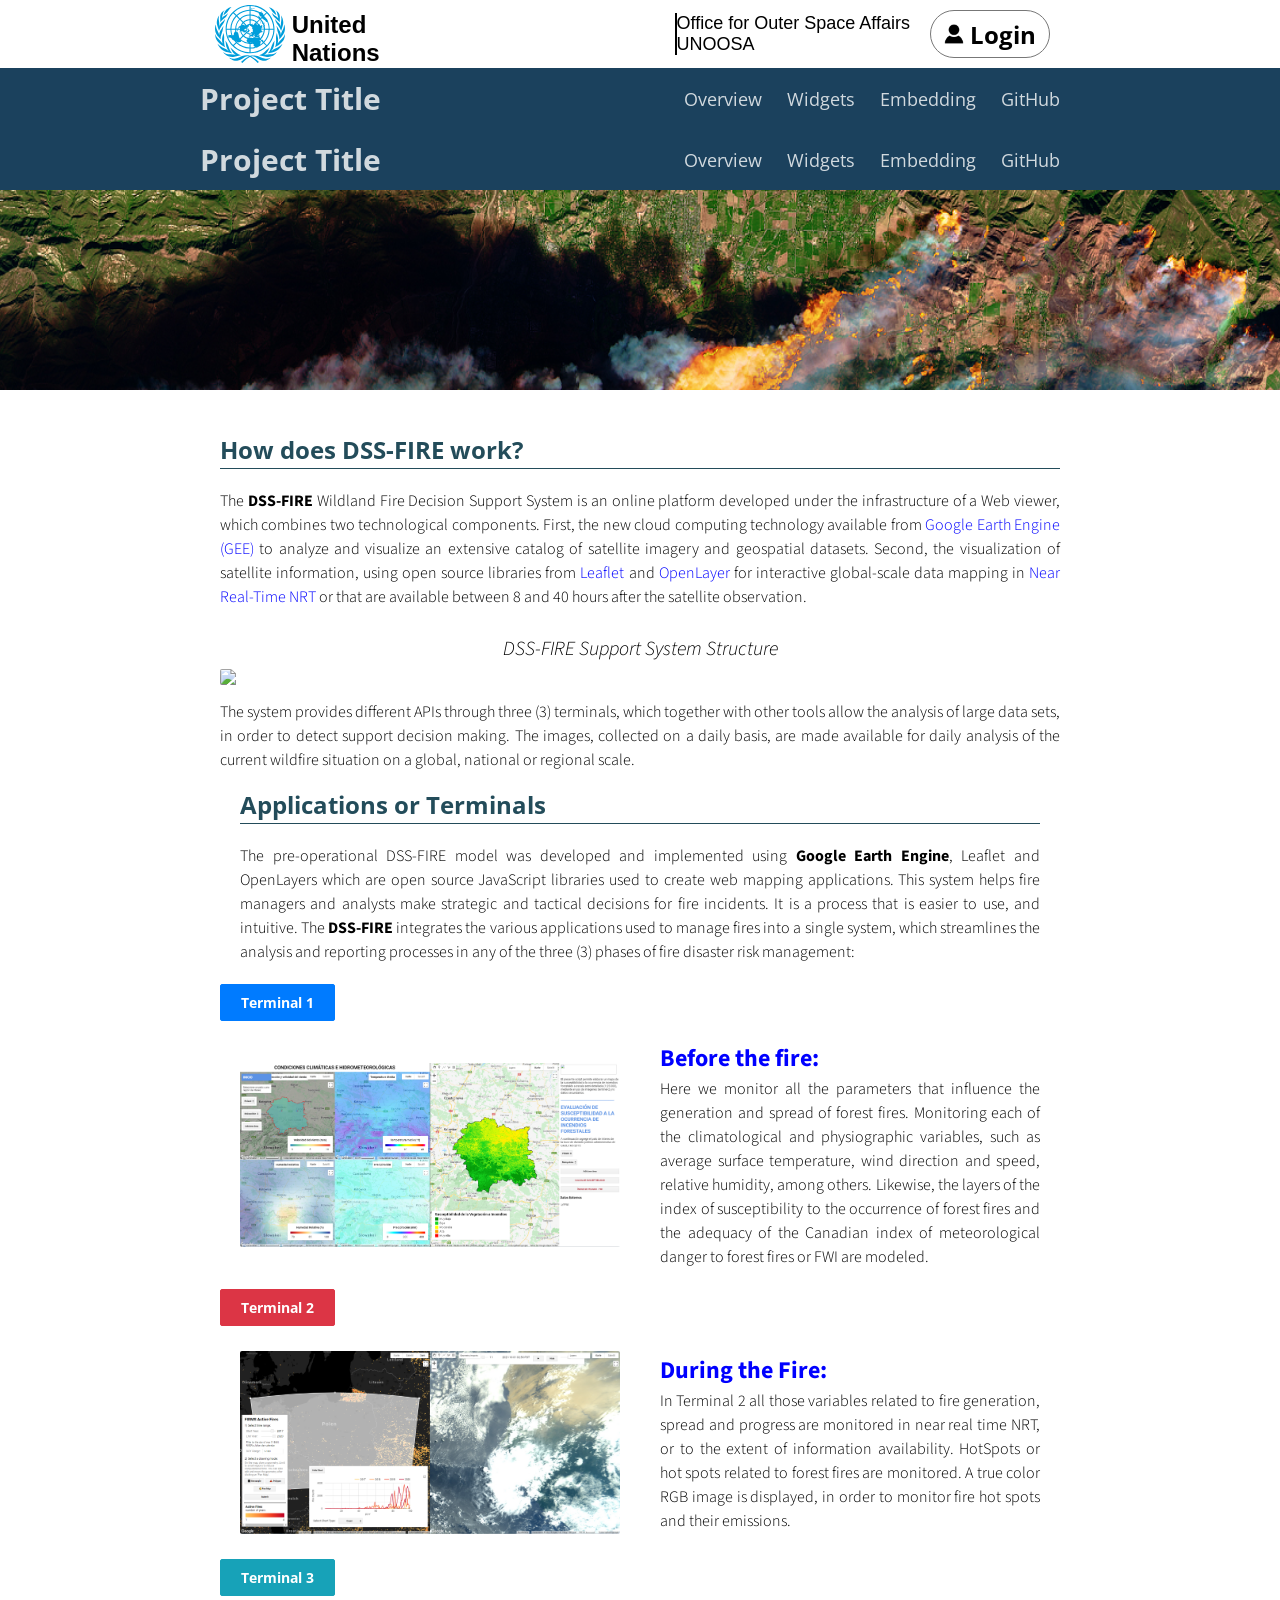
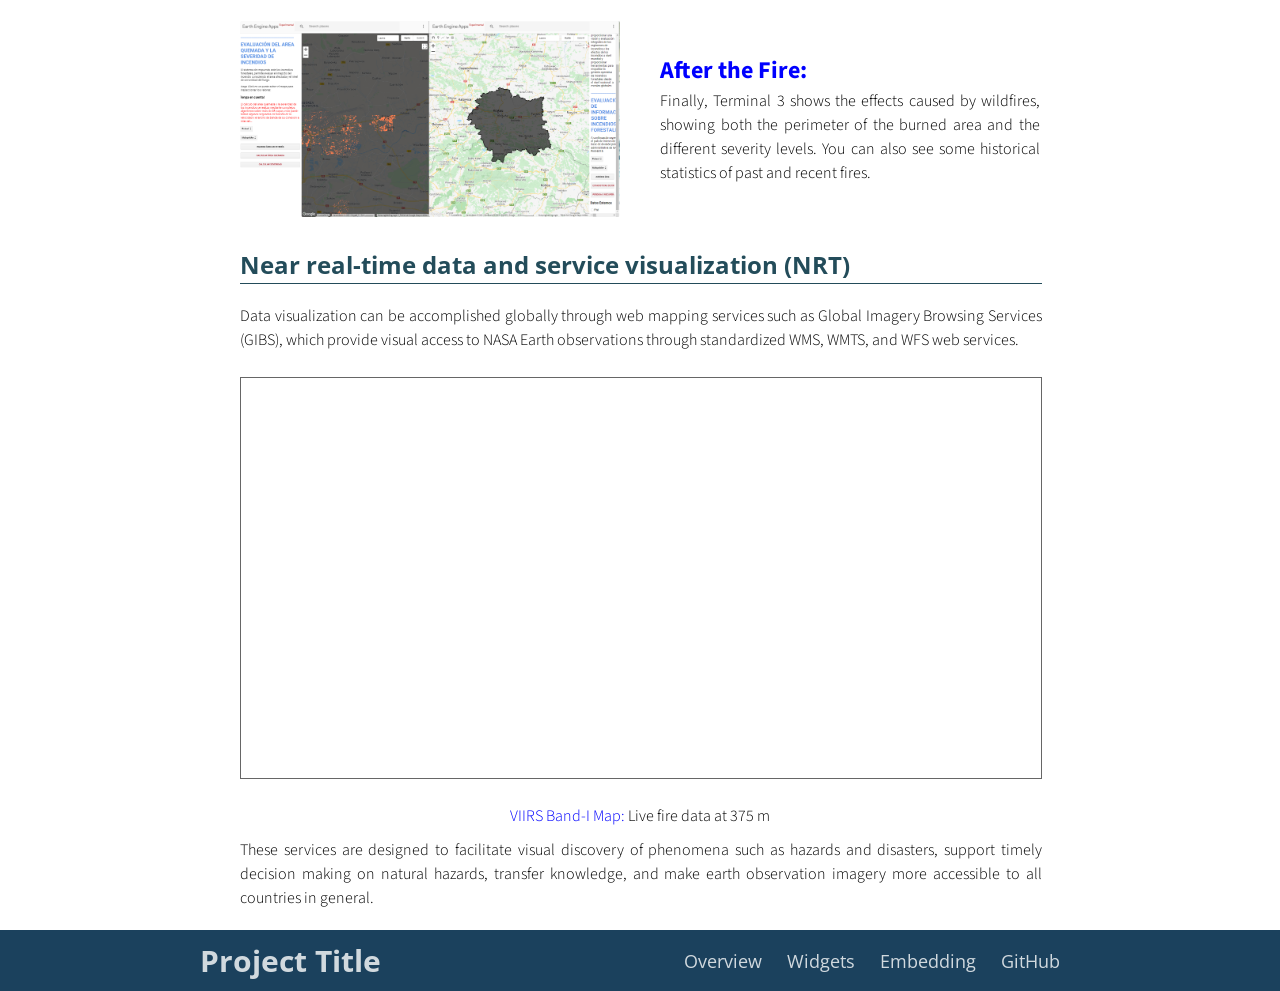
==== widgets.html @ 5868b938 "Add files via upload" ====
<!doctype html>
<html>

<head>
  <title>DSS-FIRE | How work</title>
  <meta charset="utf-8" name="viewport" content="width=device-width, initial-scale=1">
  <link href="css/frame.css" media="screen" rel="stylesheet" type="text/css" />
  <link href="css/controls.css" media="screen" rel="stylesheet" type="text/css" />
  <link href="css/custom.css" media="screen" rel="stylesheet" type="text/css" />
<link href="custom.css" media="screen" rel="stylesheet" type="text/css" />
  <link href='https://fonts.googleapis.com/css?family=Open+Sans:400,700' rel='stylesheet' type='text/css'>
  <link href='https://fonts.googleapis.com/css?family=Open+Sans+Condensed:300,700' rel='stylesheet' type='text/css'>
  <link href="https://fonts.googleapis.com/css?family=Source+Sans+Pro:400,700" rel="stylesheet">
  <script src="https://ajax.googleapis.com/ajax/libs/jquery/3.3.1/jquery.min.js"></script>
  <script src="js/menu.js"></script>
    <link rel="shortcut icon" href="img/united-nations.png"/>
  <style>
    .menu-widgets {
      color: rgb(255, 255, 255) !important;
      opacity: 1 !important;
      font-weight: 700 !important;
    }
  </style>
</head>

<body>
<!-- Start: Header -->
  <div class="header">
   <header>
 <!--<div class="menu-table flex-row-space-between">-->
    <div class="logo flex-row-center">
      <img src="img/UN-Logo.svg" width="70">
        <a href="index.html"><font color="black"><H3><pre><font color="black"><p style = "font-family:arial;"><font size=5> United<br> Nations</font></p></pre></H3></font>
      </a>
     <!--</div>-->
    <div class="logo flex-row-center">
		<div class="verticalLine">
			<p align="justify"><span class="department">Office for Outer Space Affairs<br>
			UNOOSA</span></p>
		</div>
					<div class="control-group">
              <a class="custom-button-flat" href="login-page.html" target="_blank"><img src="img/user.png"><span><font color="black" style = 'Helvetica' size=5>Login</span>
              </a>
              </a>
			</div>
      </a>
    </div>
    </header>
</div>
 
  <div class="menu-container"></div>
<div class="menu-container">

<div class="menu">
  <div class="menu-table flex-row-space-between">


    <a class="menu-button" tabindex="0" href="javascript:void(0)">
      <img src="img/menu.png">
    </a>


    <div class="menu-items flex-row-center flex-item">
				<a href="index.html" class="menu-index"><span class="logo-font-1">DSS</span><span class="logo-font-2"><i> of </i></span><span class="logo-font-1">FIRE</span></a>
				<a href="index.html" class="logo-font-3"><b>UN-SPIDER</b></a>
				<a href="widgets.html" class="menu-widgets">How does it work?</a>
				<a href="#openModal">BEFORE</a>
				<a href="#openModal">DURING</a>
				<a href="#openModal">AFTER</a>
  </div>
  </div>
  </div>
</div>
<p><center> <img src="img/fire_cover.png" height="200" width="100%"/> </p></center>

    <div class="content">
      <div class="content-table flex-column">

        <!--End Intro-->
        <!-------------------------------------------------------------------------------------------->
        <!--Start Text Only-->
        <div class="flex-row">
          <div class="flex-item flex-column">
            <h2 class="add-top-margin">How does DSS-FIRE work?</h2>
            <hr>
            <p class="text", align="justify">
              The <b>DSS-FIRE</b> Wildland Fire Decision Support System is an online platform developed under the infrastructure of a Web viewer, which combines two technological components. First, the new cloud computing technology available from <a target="_blank" href="https://earthengine.google.com/">Google Earth Engine (GEE)</a> to analyze and visualize an extensive catalog of satellite imagery and geospatial datasets. Second, the visualization of satellite information, using open source libraries from <a target="_blank" href="https://leafletjs.com/">Leaflet</a> and <a target="_blank" href="https://openlayers.org/">OpenLayer</a> for interactive global-scale data mapping in <a target="_blank" href="https://earthdata.nasa.gov/earth-observation-data/near-real-time/near-real-time-versus-standard-products">Near Real-Time NRT</a> or that are available between 8 and 40 hours after the satellite observation.</p>
			  
		<p class="text text-center graph-title">
              	<i> DSS-FIRE Support System Structure </i>
            	</p>
            	<img class="image center max-width-600 add-top-margin-small" src="img/process.png">
            </p>
	<p, align="justify">
	The system provides different APIs through three (3) terminals, which together with other tools allow the analysis of large data sets, in order to detect support decision making. The images, collected on a daily basis, are made available for daily analysis of the current wildfire situation on a global, national or regional scale.</p>
        <!--End Text Only-->
        <!-------------------------------------------------------------------------------------------->

	<!--Start Text with Images and Videos-->
        <div class="flex-row">
          <div class="flex-item flex-column">
            <h2 class="add-top-margin">Applications or Terminals</h2>
            <hr>
            <p class="text">
              The pre-operational DSS-FIRE model was developed and implemented using <b>Google Earth Engine</b>, Leaflet and OpenLayers which are open source JavaScript libraries used to create web mapping applications. This system helps fire managers and analysts make strategic and tactical decisions for fire incidents. It is a process that is easier to use, and intuitive. The <b>DSS-FIRE</b> integrates the various applications used to manage fires into a single system, which streamlines the analysis and reporting processes in any of the three (3) phases of fire disaster risk management:</p>
          </div>
        </div>
        <!--Botton-->
            <div class="control-group">
              <a class="custom-button custom-button-primary pulse-primary" target="_blank" href="login-page.html" target="_blank"><b>Terminal 1</b></a>
            </div>
        <!-------------------------------------------------------------------------------------------->
        <div class="flex-row">
          <div class="flex-item flex-item-stretch flex-column">
            <img class="image" src="img/dummay-img-1.png">
          </div>
          <div class="flex-item flex-item-stretch flex-column">
            <p class="text">
		<a class="highlight-text" target="_blank" href="#openModal"><font size=5> Before the fire:</font></a><br>
              Here we monitor all the parameters that influence the generation and spread of forest fires. Monitoring each of the climatological and physiographic variables, such as average surface temperature, wind direction and speed, relative humidity, among others. Likewise, the layers of the index of susceptibility to the occurrence of forest fires and the adequacy of the Canadian index of meteorological danger to forest fires or FWI are modeled.

            </p>
          </div>
        </div>
        <!--Botton-->
            <div class="control-group">
              <a class="custom-button custom-button-danger pulse-danger" target="_blank" href="login-page.html" target="_blank"><b>Terminal 2</b></a>
            </div>
        <!-------------------------------------------------------------------------------------------->
 	<div class="flex-row">
          <div class="flex-item flex-item-stretch flex-column">            
		<img class="image" src="img/dummay-img-2.png">
          </div>
          <div class="flex-item flex-item-stretch flex-column">
            <p class="text">
              <a class="highlight-text" target="_blank" href="#openModal"><font size=5>During the Fire:</font></a><br>
			In Terminal 2 all those variables related to fire generation, spread and progress are monitored in near real time NRT, or to the extent of information availability. HotSpots or hot spots related to forest fires are monitored. A true color RGB image is displayed, in order to monitor fire hot spots and their emissions.</p>
          </div>
        </div>
        <!--Botton-->
            <div class="control-group">
              <a class="custom-button custom-button-info pulse-info" target="_blank" href="login-page.html" target="_blank"><b>Terminal 3</b></a>
            </div>
        <!-------------------------------------------------------------------------------------------->
 	<div class="flex-row">
          <div class="flex-item flex-item-stretch flex-column">
		<img class="image" src="img/dummay-img-3.png">
          </div>
          <div class="flex-item flex-item-stretch flex-column">
            <p class="text">
              <a class="highlight-text" target="_blank" href="#openModal"><font size=5> After the Fire:</font></a><br>
              Finally, Terminal 3 shows the effects caused by wildfires, showing both the perimeter of the burned area and the different severity levels. You can also see some historical statistics of past and recent fires.</p>
          </div>
        </div>
        <!-------------------------------------------------------------------------------------------->
        <!--Start Text with Iframe-->
        <div class="flex-row">
          <div class="flex-item flex-column">
            <h2 class="add-top-margin">Near real-time data and service visualization (NRT)</h2>
            <hr>
            <p class="text">
              Data visualization can be accomplished globally through web mapping services such as Global Imagery Browsing Services (GIBS), which provide visual access to NASA Earth observations through standardized WMS, WMTS, and WFS web services.</p>
            <iframe class="iframe-in-body" src="https://nasa-gibs.github.io/gibs-web-examples/examples/openlayers/vectors/geographic-epsg4326-vector-hover.html"></iframe>
            <p class="text">
	    <p class="image-caption"><a target="_blank" href="https://earthdata.nasa.gov/earth-observation-data/near-real-time/firms/viirs-i-band-active-fire-data">VIIRS Band-I Map: </a>Live fire data at 375 m</p>
              These services are designed to facilitate visual discovery of phenomena such as hazards and disasters, support timely decision making on natural hazards, transfer knowledge, and make earth observation imagery more accessible to all countries in general.</p>
        <!-------------------------------------------------------------------------------------------->
</div>
	</div>
		</div>
			</div>
				</div>
					</div>
        <!--END Text with Iframe-->
        <!-------------------------------------------------------------------------------------------->
        <!--Start Credits-->
		<div class="menu-container">
		<div class="menu">
		<div class="logo flex-row-left">
			<img src="img/UN-logo-en-reverse.svg" width="100">
			<div class="verticalLine" color="writhe">
			<p class="text text-small text-italic"><span class="highlight-text">© 2021 UNOOSA/UN-SPIDER. All rights reserved.</p>
			</div>
		</div>
		</div>
		</div>
        <!--Login alert-->

<div id="openModal" class="modalDialog">
	<div>
		<a href="#close" title="Close" class="close">X</a>
		<h2>Login!</h2>
		<p><font size=4>The following content is protected by copyright.</font></p>
		<p><font size=4>It is necessary to be registered with a previously assigned username and password.</font></p>
	</div>
</div>
        <!-------------------------------------------------------------------------------------------->

</body>

</html>
---- css/frame.css ----
/*************************************************************************
 * GitHub: https://github.com/yenchiah/project-website-template
 * Version: v3.29
 * This CSS file is for the website frame
 * If you want to keep this template updated, avoid modifying this file
 * Instead, add your own CSS in the index.css
 *************************************************************************/
/*Menu desplegable********************************************************/
*{
  margin: 0;
  padding: 0;
}
header{
  font-family: Helvetica;
  width: 850px;
  margin: 0 auto;
}
ul{
  list-style: square inside;
}
#menu li>a{
  background-color: grey;
  color: white;
  padding: 10px;
  display: block;
  text-decoration: none;
  min-width: 100px;
}
#menu li>a:hover{
  color: #000;
  background-color: #eaeaea;
}
#menu>li{
  float: left;
  text-align:center
}
#menu>li>ul{
  display: none;
}
#menu>li:hover>ul {
  display:block;
}
/*************************************************************************/

html,
body {
  margin: 0;
  padding: 0;
  background-color: white;
  font-family: 'Open Sans', Helvetica, Arial, sans-serif;
  left: 0;
  right: 0;
  width: auto;
}

a {
  outline: none;
  cursor: pointer;
}

img {
  -webkit-touch-callout: none;
  -webkit-user-select: none;
  -khtml-user-select: none;
  -moz-user-select: none;
  -ms-user-select: none;
  user-select: none;
}

video {
  -webkit-touch-callout: none;
  -webkit-user-select: none;
  -khtml-user-select: none;
  -moz-user-select: none;
  -ms-user-select: none;
  user-select: none;
}

h2 {
  font-size: 24px;
  margin: 10px 0 0 0;
  padding: 0;
  font-weight: bold;
  font-family: 'Open Sans', Helvetica, Arial, sans-serif;
}

h3 {
  font-size: 18px;
  margin: 10px 0 0 0;
  padding: 0;
  font-weight: bold;
  font-family: 'Open Sans', Helvetica, Arial, sans-serif;
}

ul,
ol {
  margin: 10px 0 10px 0;
}

li ol,
li ul {
  margin: 0;
}

hr {
  border: 0;
  height: 1px;
  background: #333;
  margin: 0 0 10px 0;
}

.menu-container {
  z-index: 2;
  position: relative;
  width: 100%;
  background-color: #5eb5eb;
  min-width: 300px;
  -webkit-touch-callout: none;
  -webkit-user-select: none;
  -khtml-user-select: none;
  -moz-user-select: none;
  -ms-user-select: none;
  user-select: none;
}

.menu {
  position: relative;
  margin: 0 auto;
  max-width: 900px;
}

.menu-table {
  padding: 10px 10px;
  width: 100%;
  margin: 0;
}

.menu-highlight {
  color: rgb(255, 255, 255) !important;
  opacity: 1 !important;
  font-weight: 700 !important;
}

.logo {
  margin-left: 0px;
}

.logo a {
  color: rgba(255, 255, 255, 0.8);
  font-family: 'Open Sans Condensed', Helvetica, Arial, sans-serif;
  font-size: 30px;
  text-decoration: none;
  font-weight: 700;
  flex: 1 auto;
}

.menu-button {
  width: 40px;
  height: 40px;
  display: none;
  cursor: pointer;
  margin-right: 20px;
}

.menu-button img {
  width: 30px;
  height: 30px;
}

.menu-items a {
  color: rgba(255, 255, 255, 0.8);
  text-decoration: none;
  font-weight: 400;
  font-size: 18px;
  flex: 1 auto;
  transition: opacity 0.1s ease-in-out;
  -moz-transition: opacity 0.1s ease-in-out;
  -webkit-transition: opacity 0.1s ease-in-out;
  font-family: 'Open Sans', Helvetica, Arial, sans-serif;
  white-space: nowrap;
}

.menu-items a:not(:last-child) {
  margin-right: 25px;
}

.menu-items a:hover {
  color: rgb(255, 255, 255);
  opacity: 1;
}

.content-container {
  z-index: 1;
  position: relative;
  width: 100%;
  min-width: 300px;
}

.content {
  position: relative;
  margin: 0 auto;
  font-size: 16px;
  font-family: 'Source Sans Pro', Helvetica, Arial, sans-serif;
  font-weight: 300;
  line-height: 1.5;
  max-width: 900px;
  overflow-x: auto;
}

.content p a,
.content ul a,
.content ol a {
  text-decoration: none;
  color: #005cbf;
}

.content p a:hover,
.content ul a:hover,
.content ol a:hover {
  text-decoration: underline;
}

.content-table {
  padding: 20px 10px;
  width: 100%;
  margin: 0;
}

.flex-column {
  display: flex;
  flex-direction: column;
  flex-wrap: wrap;
  justify-content: flex-start;
  align-items: stretch;
  align-content: stretch;
  box-sizing: border-box;
}

.flex-row-space-between {
  display: flex;
  flex-direction: row;
  flex-wrap: wrap;
  justify-content: space-between;
  align-items: center;
  align-content: stretch;
  box-sizing: border-box;
}

.flex-row {
  display: flex;
  flex-direction: row;
  flex-wrap: wrap;
  justify-content: flex-start;
  align-items: center;
  align-content: stretch;
  box-sizing: border-box;
}

.flex-row-center {
  display: flex;
  flex-direction: row;
  flex-wrap: wrap;
  justify-content: center;
  align-items: center;
  align-content: stretch;
  box-sizing: border-box;
}

.flex-row-left {
  display: flex;
  flex-direction: row;
  flex-wrap: wrap;
  justify-content: left;
  align-items: Left;
  align-content: stretch;
  box-sizing: border-box;
}

.flex-row-right {
  display: flex;
  flex-direction: row;
  flex-wrap: wrap;
  justify-content: right;
  align-items: right;
  align-content: right;
  box-sizing: border-box;
}

.flex-item-stretch {
  flex: 1 auto;
}

.flex-item-stretch-2 {
  flex: 1 auto;
}

.flex-item-stretch-3 {
  flex: 1 auto;
}

.flex-item-stretch-4 {
  flex: 1 auto;
}

.flex-item-stretch-5 {
  flex: 1 auto;
}

.flex-item {
  margin: 0 20px;
}

.left-align {
  float: left;
}

.right-align {
  float: right;
}

.full-width {
  width: 100%;
}

.badge-text {
  font-size: 30px;
  font-weight: 700;
}

.text {
  margin: 10px 0 10px 0;
  padding: 0;
}

.text-large-margin {
  margin: 15px 0 15px 0;
  padding: 0;
}

.text-small-margin {
  margin: 5px 0 5px 0;
  padding: 0;
}

.text-no-margin {
  margin: 0;
  padding: 0;
}

.image {
  border-radius: 2px;
  width: 100%;
  margin: 15px 0;
  -webkit-touch-callout: none;
  -webkit-user-select: none;
  -khtml-user-select: none;
  -moz-user-select: none;
  -ms-user-select: none;
  user-select: none;
  display: flex;
}

.image.center {
  align-self: center;
}

.image img,
.image video {
  width: 100%;
  height: 100%;
  box-sizing: border-box;
  display: table-cell;
  overflow: hidden;
  border-radius: 2px;
}

.adaptive-image {
  background-position: center;
  background-repeat: no-repeat;
  background-size: cover;
}

.image-wrap-text {
  float: left;
  margin: 5px 40px 25px 0;
}

.image-caption {
  width: 100%;
  text-align: center;
  margin-top: -10px;
  margin-bottom: 10px;
}

.max-width-400 {
  max-width: 400px;
}

.max-width-140 {
  max-width: 140px;
}

ol.publication {
  display: flex;
  flex-direction: column-reverse;
  list-style: none;
  margin: 7px 0 7px 0;
  padding: 0;
  flex-wrap: wrap;
}

ol.publication li {
  display: flex;
  align-items: baseline;
  margin: 0;
  padding: 0;
}

ol.publication li p:before {
  line-height: 1;
  margin-right: 5px;
}

ol.publication.C-list {
  counter-reset: C-counter;
}

ol.publication.C-list li p {
  counter-increment: C-counter;
}

ol.publication.C-list li p:before {
  content: "[C"counter(C-counter)"]";
}

ol.publication.J-list {
  counter-reset: J-counter;
}

ol.publication.J-list li p {
  counter-increment: J-counter;
}

ol.publication.J-list li p:before {
  content: "[J"counter(J-counter)"]";
}

ol.publication.T-list {
  counter-reset: T-counter;
}

ol.publication.T-list li p {
  counter-increment: T-counter;
}

ol.publication.T-list li p:before {
  content: "[T"counter(T-counter)"]";
}

ol.publication.O-list {
  counter-reset: O-counter;
}

ol.publication.O-list li p {
  counter-increment: O-counter;
}

ol.publication.O-list li p:before {
  content: "[O"counter(O-counter)"]";
}

ol.publication.P-list {
  counter-reset: P-counter;
}

ol.publication.P-list li p {
  counter-increment: P-counter;
}

ol.publication.P-list li p:before {
  content: "[P"counter(P-counter)"]";
}

ol.publication.M-list {
  counter-reset: M-counter;
}

ol.publication.M-list li p {
  counter-increment: M-counter;
}

ol.publication.M-list li p:before {
  content: "[M"counter(M-counter)"]";
}

ol.publication.F-list {
  counter-reset: F-counter;
}

ol.publication.F-list li p {
  counter-increment: F-counter;
}

ol.publication.F-list li p:before {
  content: "[F"counter(F-counter)"]";
}

ol.publication.A-list {
  counter-reset: A-counter;
}

ol.publication.A-list li p {
  counter-increment: A-counter;
}

ol.publication.A-list li p:before {
  content: "[A"counter(A-counter)"]";
}

ol.nested {
  list-style: none;
  counter-reset: item;
}

ol.nested>li:before {
  counter-increment: item;
  content: counters(item, ".") ". ";
  padding-right: 0.6em;
}

.noselect {
  -webkit-touch-callout: none;
  -webkit-user-select: none;
  -khtml-user-select: none;
  -moz-user-select: none;
  -ms-user-select: none;
  user-select: none;
}

.center-align-content {
  display: flex;
  justify-content: center;
  align-items: center;
}

.left-align-content {
  display: flex;
  justify-content: flex-start;
  align-items: center;
}

.text-large {
  font-size: 20px;
}

.text-small {
  font-size: 12px;
}

.text-italic {
  font-style: italic;
}

.text-justify {
  text-align: justify;
}

.text-center {
  text-align: center;
}

.iframe-container {
  position: absolute;
  top: 61px;
  bottom: 0;
  left: 0;
  height: auto;
  width: 100%;
  min-width: 300px;
}

.iframe {
  border: 0;
  width: 100%;
  height: 100%;
}

.iframe-in-body {
  width: 100%;
  height: 400px;
  border: 1px solid #666666;
  margin: 15px 0;
}

.iframe-in-tab {
  width: 100%;
  height: 400px;
  border: 0;
  margin: 0;
  padding: 0;
}

.force-no-scroll {
  overflow-y: hidden;
}

.force-scroll {
  overflow-y: scroll;
}

.highlight-text {
  font-weight: bold;
  color: #FDFEFE;
}

.custom-text-info,
.custom-text-info p,
.custom-text-info a {
  color: #17a2b8;
}

.custom-text-info a:hover {
  color: #007082;
}

.custom-text-primary,
.custom-text-primary p,
.custom-text-primary a {
  color: #007bff;
}

.custom-text-primary a:hover {
  color: #005cbf;
}

.custom-text-danger,
.custom-text-danger p,
.custom-text-danger a {
  color: #dc3545;
}

.custom-text-danger a:hover {
  color: #a71120;
}

.gallery {
  display: flex;
  flex-direction: row;
  flex-wrap: wrap;
  justify-content: flex-start;
  align-items: center;
  align-content: stretch;
  box-sizing: border-box;
  width: 100%;
  padding: 0 10px;
}

.gallery a {
  border: 1px solid rgba(0, 0, 0, 0);
  color: black;
  text-decoration: none;
  padding: 10px;
  cursor: default;
  -webkit-touch-callout: none;
  -webkit-user-select: none;
  -khtml-user-select: none;
  -moz-user-select: none;
  -ms-user-select: none;
  user-select: none;
}

.gallery a>img,
.gallery a>video {
  border-radius: 2px;
  width: 100%;
  background-image: url(../img/loading.gif);
  background-repeat: no-repeat;
  background-size: 30px 30px;
  background-position: center;
  min-height: 50px;
}

.gallery a>div {
  width: 100%;
  text-align: center;
}

.custom-table-container {
  display: grid;
  width: fit-content;
  width: -moz-fit-content;
  margin: 15px 0;
}

.custom-table-container.center {
  margin-left: auto;
  margin-right: auto;
}

.custom-table {
  display: block;
  overflow-x: auto;
  border: 1px solid #666666;
  border-collapse: collapse;
  border-spacing: 0;
  empty-cells: show;
  margin: 0;
  padding: 0;
}

.custom-table thead {
  text-align: left;
  border-bottom: 1px solid #666666;
}

.custom-table tfoot {
  border-top: 1px solid #666666;
}

.custom-table tr.bg-color-gray {
  background-color: #dadada;
}

.custom-table tr.bg-color-light-gray {
  background-color: #efefef;
}

.custom-table td,
.custom-table th {
  padding: 5px 10px;
}

.no-top-margin {
  margin-top: 0;
}

.no-bottom-margin {
  margin-bottom: 0;
}

.break-long-url {
  /* These are technically the same, but use both */
  overflow-wrap: break-word;
  word-wrap: break-word;

  -ms-word-break: break-all;
  /* This is the dangerous one in WebKit, as it breaks things wherever */
  word-break: break-all;
  /* Instead use this non-standard one: */
  word-break: break-word;

  /* Adds a hyphen where the word breaks, if supported (No Blink) */
  -ms-hyphens: auto;
  -moz-hyphens: auto;
  -webkit-hyphens: auto;
  hyphens: auto;
}

.graph-title {
  font-size: 20px;
  margin-bottom: 0;
  margin-top: 15px;
}

.add-top-margin {
  margin-top: 15px;
}

.add-top-margin-small {
  margin-top: 5px;
}

.add-top-margin-large {
  margin-top: 20px;
}

.add-bottom-margin {
  margin-bottom: 15px;
}

.add-bottom-margin-small {
  margin-bottom: 5px;
}

.add-bottom-margin-large {
  margin-bottom: 20px;
}

@media screen and (min-width: 900px) {
  .flex-item-stretch {
    flex: 1;
  }

  .flex-item-stretch-2 {
    flex: 2;
  }

  .flex-item-stretch-3 {
    flex: 3;
  }

  .flex-item-stretch-4 {
    flex: 4;
  }

  .flex-item-stretch-5 {
    flex: 5;
  }
}

@media screen and (max-width: 750px) {
  .logo {
    -webkit-tap-highlight-color: transparent;
  }

  .menu-items {
    display: none;
    width: 100%;
  }

  .menu-items a:first-child {
    margin-top: 10px;
  }

  .menu-items a {
    width: 100%;
    padding: 10px 0;
    border-top: 1px solid rgba(255, 255, 255, 0.5);
  }

  .menu-button {
    display: flex;
    flex-direction: row;
    flex-wrap: wrap;
    justify-content: flex-end;
    align-items: center;
    align-content: stretch;
    box-sizing: border-box;
    -webkit-tap-highlight-color: transparent;
  }

  .menu-button:focus {
    pointer-events: none;
  }

  .menu-button:focus+.menu-items {
    display: block;
  }

  .menu-button:focus+.menu-items a {
    display: block;
  }

  .menu-items:hover {
    display: block;
  }

  .menu-items>a {
    display: block;
  }

  .image-wrap-text {
    max-width: 100%;
    margin-bottom: 20px;
    margin-right: 0;
  }
}

@media screen and (min-width: 900px) {
  .gallery a {
    flex: 1 0 25%;
    max-width: 25%;
  }
}

@media screen and (min-width: 700px) and (max-width: 900px) {
  .gallery a {
    flex: 1 0 33.3%;
    max-width: 33.3%;
  }
}

@media screen and (min-width: 500px) and (max-width: 700px) {
  .gallery a {
    flex: 1 0 50%;
    max-width: 50%;
  }
}

@media screen and (max-width: 500px) {
  .gallery a {
    flex: 1 0 100%;
    max-width: 100%;
  }
}
---- css/controls.css ----
/*************************************************************************
 * GitHub: https://github.com/yenchiah/project-website-template
 * Version: v3.29
 * This CSS file has control elements that do not require JavaScript
 * If you want to keep this template updated, avoid modifying this file
 * Instead, add your own CSS in the index.css
 *************************************************************************/
.verticalLine { 
	border-left: thick solid #000000;
    	border-left-width: 2px; /* Cambiando este valor, puedes cambiar el ancho del borde */
    	padding-right: 10px; /* Con este padding, puedes separar el texto del borde */  
	margin: 10px;
	font-size: 18px;
	}


.custom-image-button {
  display: flex;
  flex-direction: column;
  flex-wrap: wrap;
  justify-content: flex-start;
  align-items: stretch;
  align-content: stretch;
  box-sizing: border-box;
  text-decoration: none;
  -webkit-touch-callout: none;
  -webkit-user-select: none;
  -khtml-user-select: none;
  -moz-user-select: none;
  -ms-user-select: none;
  user-select: none;
}

.custom-button {
  font-family: 'Open Sans', Helvetica, Arial, sans-serif;
  padding: 10px 20px;
  text-align: center;
  font-size: 14px;
  line-height: 15px;
  outline: none;
  border-radius: 2px;
  cursor: pointer;
  box-shadow: none;
  transition: background-color 0.1s, box-shadow 0.1s, border 0.1s;
  text-decoration: none;
  display: block;
  box-sizing: border-box;
  color: white;
  border: 1px solid #7d7d7d;
  background-color: #7d7d7d;
  -webkit-touch-callout: none;
  -webkit-user-select: none;
  -khtml-user-select: none;
  -moz-user-select: none;
  -ms-user-select: none;
  user-select: none;
}

.custom-button:not(:disabled):hover {
  background-color: #4d4d4d;
  border-color: #4d4d4d;
}

.custom-button:not(:disabled):active {
  background-color: #4d4d4d;
  border-color: #4d4d4d;
}

.custom-button:disabled {
  opacity: 0.4;
  cursor: default;
}

.custom-button-primary {
  background-color: #007bff;
  border-color: #007bff;
}

.custom-button-primary:not(:disabled):hover {
  background-color: #005cbf;
  border-color: #005cbf;
}

.custom-button-primary:not(:disabled):active {
  background-color: #005cbf;
  border-color: #005cbf;
}

.custom-button-danger {
  background-color: #dc3545;
  border-color: #dc3545;
}

.custom-button-danger:not(:disabled):hover {
  background-color: #a71120;
  border-color: #a71120;
}

.custom-button-danger:not(:disabled):active {
  background-color: #a71120;
  border-color: #a71120;
}

.custom-button-info {
  background-color: #17a2b8;
  border-color: #17a2b8;
}

.custom-button-info:not(:disabled):hover {
  background-color: #007082;
  border-color: #007082;
}

.custom-button-info:not(:disabled):active {
  background-color: #007082;
  border-color: #007082;
}

.custom-button-flat {
  font-family: 'Open Sans', Helvetica, Arial, sans-serif;
  text-align: center;
  font-size: 16px;
  line-height: 16px;
  outline: none;
  border-radius: 48px;
  cursor: pointer;
  box-shadow: none;
  transition: background-color 0.1s, box-shadow 0.1s, border 0.1s;
  text-decoration: none;
  color: black;
  border: 1px solid #777777;
  background-color: white;
  padding: 13px;
  display: flex;
  flex-direction: row;
  flex-wrap: wrap;
  justify-content: center;
  align-items: center;
  align-content: center;
  box-sizing: border-box;
  -webkit-touch-callout: none;
  -webkit-user-select: none;
  -khtml-user-select: none;
  -moz-user-select: none;
  -ms-user-select: none;
  user-select: none;
}

.custom-button-flat.large {
  font-size: 18px;
  line-height: 18px;
  padding: 17px;
  border-radius: 56px;
}

.custom-button-flat.small {
  font-size: 14px;
  line-height: 14px;
  padding: 12px;
  border-radius: 42px;
}

.custom-button-flat:disabled {
  opacity: 0.4;
  cursor: default;
}

.custom-button-flat img {
  width: 20px;
  height: 20px;
}

.custom-button-flat.small img {
  width: 16px;
  height: 16px;
}

.custom-button-flat.large img {
  width: 24px;
  height: 24px;
}

.custom-button-flat span {
  margin-left: 6px;
}

input.custom-textbox,
textarea.custom-textbox {
  font-family: 'Source Sans Pro', Helvetica, Arial, sans-serif;
  box-sizing: border-box;
  padding: 5px 10px;
  background: rgb(255, 255, 255);
  border: 1px solid #7d7d7d;
  font-size: 16px;
  outline: none;
  border-radius: 2px;
  resize: vertical;
}

input.custom-textbox {
  min-height: 37px;
  max-height: 37px;
}

textarea.custom-textbox {
  min-height: 60px;
  max-height: 200px;
}

input[readonly].custom-textbox,
textarea[readonly].custom-textbox {
  cursor: default;
  background: rgb(230, 230, 230);
}

.control-group {
  display: flex;
  flex-direction: row;
  flex-wrap: wrap;
  justify-content: flex-start;
  align-items: center;
  align-content: stretch;
  box-sizing: border-box;
  -webkit-touch-callout: none;
  -webkit-user-select: none;
  -khtml-user-select: none;
  -moz-user-select: none;
  -ms-user-select: none;
  user-select: none;
}

.control-group .custom-image-button {
  margin: 10px 0 10px 0;
}

.control-group .custom-image-button:not(:last-child) {
  margin-right: 15px;
}

.control-group .custom-button {
  margin: 10px 0 10px 0;
}

.control-group .custom-button:not(:last-child) {
  margin-right: 15px;
}

.control-group .custom-button-flat {
  margin: 10px 0 10px 0;
}

.control-group .custom-button-flat:not(:last-child) {
  margin-right: 15px;
}

.control-group .custom-textbox {
  margin: 10px 0 10px 0;
}

.control-group .custom-textbox:not(:last-child) {
  margin-right: 15px;
}

@media screen and (max-width: 500px) {
  .stretch-on-mobile {
    margin-left: 0 !important;
    margin-right: 0 !important;
    flex: 1 0 100%;
    max-width: 100%;
  }
}

.pulse-white {
  box-shadow: 0 0 0 rgba(255, 255, 255, 0.5);
  animation: pulse-white 2s infinite;
}

@-webkit-keyframes pulse-white {
  0% {
    -webkit-box-shadow: 0 0 0 0 rgba(255, 255, 255, 0.5);
  }

  70% {
    -webkit-box-shadow: 0 0 0 15px rgba(255, 255, 255, 0);
  }

  100% {
    -webkit-box-shadow: 0 0 0 0 rgba(255, 255, 255, 0);
  }
}

@keyframes pulse-white {
  0% {
    -moz-box-shadow: 0 0 0 0 rgba(255, 255, 255, 0.5);
    box-shadow: 0 0 0 0 rgba(255, 255, 255, 0.5);
  }

  70% {
    -moz-box-shadow: 0 0 0 15px rgba(255, 255, 255, 0);
    box-shadow: 0 0 0 15px rgba(255, 255, 255, 0);
  }

  100% {
    -moz-box-shadow: 0 0 0 0 rgba(255, 255, 255, 0);
    box-shadow: 0 0 0 0 rgba(255, 255, 255, 0);
  }
}

.pulse-black {
  box-shadow: 0 0 0 rgba(0, 0, 0, 0.5);
  animation: pulse-black 2s infinite;
}

@-webkit-keyframes pulse-black {
  0% {
    -webkit-box-shadow: 0 0 0 0 rgba(0, 0, 0, 0.5);
  }

  70% {
    -webkit-box-shadow: 0 0 0 15px rgba(0, 0, 0, 0);
  }

  100% {
    -webkit-box-shadow: 0 0 0 0 rgba(0, 0, 0, 0);
  }
}

@keyframes pulse-black {
  0% {
    -moz-box-shadow: 0 0 0 0 rgba(0, 0, 0, 0.5);
    box-shadow: 0 0 0 0 rgba(0, 0, 0, 0.5);
  }

  70% {
    -moz-box-shadow: 0 0 0 15px rgba(0, 0, 0, 0);
    box-shadow: 0 0 0 15px rgba(0, 0, 0, 0);
  }

  100% {
    -moz-box-shadow: 0 0 0 0 rgba(0, 0, 0, 0);
    box-shadow: 0 0 0 0 rgba(0, 0, 0, 0);
  }
}

.pulse-primary {
  box-shadow: 0 0 0 rgba(0, 123, 255, 0.5);
  animation: pulse-primary 2s infinite;
}

@-webkit-keyframes pulse-primary {
  0% {
    -webkit-box-shadow: 0 0 0 0 rgba(0, 123, 255, 0.5);
  }

  70% {
    -webkit-box-shadow: 0 0 0 15px rgba(0, 123, 255, 0);
  }

  100% {
    -webkit-box-shadow: 0 0 0 0 rgba(0, 123, 255, 0);
  }
}

@keyframes pulse-primary {
  0% {
    -moz-box-shadow: 0 0 0 0 rgba(0, 123, 255, 0.5);
    box-shadow: 0 0 0 0 rgba(0, 123, 255, 0.5);
  }

  70% {
    -moz-box-shadow: 0 0 0 15px rgba(0, 123, 255, 0);
    box-shadow: 0 0 0 15px rgba(0, 123, 255, 0);
  }

  100% {
    -moz-box-shadow: 0 0 0 0 rgba(0, 123, 255, 0);
    box-shadow: 0 0 0 0 rgba(0, 123, 255, 0);
  }
}

.pulse-danger {
  box-shadow: 0 0 0 rgba(220, 53, 69, 0.5);
  animation: pulse-danger 2s infinite;
}

@-webkit-keyframes pulse-danger {
  0% {
    -webkit-box-shadow: 0 0 0 0 rgba(220, 53, 69, 0.5);
  }

  70% {
    -webkit-box-shadow: 0 0 0 15px rgba(220, 53, 69, 0);
  }

  100% {
    -webkit-box-shadow: 0 0 0 0 rgba(220, 53, 69, 0);
  }
}

@keyframes pulse-danger {
  0% {
    -moz-box-shadow: 0 0 0 0 rgba(220, 53, 69, 0.5);
    box-shadow: 0 0 0 0 rgba(220, 53, 69, 0.5);
  }

  70% {
    -moz-box-shadow: 0 0 0 15px rgba(220, 53, 69, 0);
    box-shadow: 0 0 0 15px rgba(220, 53, 69, 0);
  }

  100% {
    -moz-box-shadow: 0 0 0 0 rgba(220, 53, 69, 0);
    box-shadow: 0 0 0 0 rgba(220, 53, 69, 0);
  }
}

.pulse-info {
  box-shadow: 0 0 0 rgba(23, 162, 184, 0.5);
  animation: pulse-info 2s infinite;
}

@-webkit-keyframes pulse-info {
  0% {
    -webkit-box-shadow: 0 0 0 0 rgba(23, 162, 184, 0.5);
  }

  70% {
    -webkit-box-shadow: 0 0 0 15px rgba(23, 162, 184, 0);
  }

  100% {
    -webkit-box-shadow: 0 0 0 0 rgba(23, 162, 184, 0);
  }
}

@keyframes pulse-info {
  0% {
    -moz-box-shadow: 0 0 0 0 rgba(23, 162, 184, 0.5);
    box-shadow: 0 0 0 0 rgba(23, 162, 184, 0.5);
  }

  70% {
    -moz-box-shadow: 0 0 0 15px rgba(23, 162, 184, 0);
    box-shadow: 0 0 0 15px rgba(23, 162, 184, 0);
  }

  100% {
    -moz-box-shadow: 0 0 0 0 rgba(23, 162, 184, 0);
    box-shadow: 0 0 0 0 rgba(23, 162, 184, 0);
  }
}
---- css/custom.css ----
/*************************************************************************
 * Your custom CSS file
 *************************************************************************/

.custom-dropdown {
  width: 240px;
}

.custom-textbox {
  width: 240px;
}

#dialog-1,
#dialog-2,
#dialog-3,
#dialog-4,
#share-dialog {
  display: none;
}

#share-url {
  width: 100%;
  -webkit-touch-callout: default !important;
  -webkit-user-select: text !important;
  -khtml-user-select: text !important;
  -moz-user-select: text !important;
  -ms-user-select: text !important;
  user-select: text !important;
}

#share-url-copy-prompt {
  display: none;
  color: #007bff;
}
---- custom.css ----
/*************************************************************************
 * Your custom CSS file
 *************************************************************************/

#download-button-container {
  display: none;
}

#download-button {
  padding: 10px 20px;
  margin: 5px 0 15px 0;
  font-size: 16px;
  width: 250px;
  background-color: rgb(77, 173, 172);
  border-color: rgb(77, 173, 172);
}

#download-button:hover {
  background-color: rgb(28, 124, 123);
  border-color: rgb(28, 124, 123);
}

#region-dropdown {
  width: 250px;
}

#timezone-dropdown {
  width: 250px;
}

#zipcode-input {
  width: 250px;
}

#to-time-input,
#from-time-input {
  width: 110px;
}

#to-time-input:disabled,
#from-time-input:disabled {
  opacity: 0.5;
}

#to-time-txt {
  margin: 0px 5px;
}

#demo-video {
  max-width: 400px;
}

#zipcode-input-container {
  display: none;
}

.ui-datepicker.ui-widget.ui-widget-content {
  border: 1px solid #7d7d7d;
  box-shadow: 0 4px 8px rgba(0, 0, 0, 0.15);
}

.ui-datepicker td span,
.ui-datepicker td a {
  padding: 0.4em;
}

.menu-container {
  background-color: #1b415d;
}

h4,
h3,
h2,
.badge-text {
  color: #234c5a !important;
}

hr {
  background: #234c5a;
}

.content p a {
  color: rgb(0, 0, 255) !important;
}

.logo-font-1 {
  font-family: "SVG_Trade_Gothic_XBold";
  font-size: 30px;
  line-height: 33px;
}

.logo-font-2 {
  font-family: "Ernest&Emily";
  color: rgb(77, 173, 172);
  font-weight: normal;
  vertical-align: top;
  font-size: 20px;
  line-height: 33px;
}

.logo a {
  display: inline-block;
}

.image-wrap-text-1 {
  margin: 5px 15px 5px 0;
  float: left;
  max-width: 220px;
}

.image-wrap-text-2 {
  margin: 5px 15px 5px 0;
  float: left;
  max-width: 180px;
}

.image-wrap-text-3 {
  margin: 5px 15px 5px 0;
  float: left;
  max-width: 170px;
}

#all-time-time-txt {
  margin-left: 5px;
}

input::placeholder {
  color: #a7a7a7;
}

@media screen and (min-width: 900px) {
  .flex-item-stretch-demo-video {
    flex: 2.1;
  }
}

@media screen and (max-width: 500px) {
  .image-wrap-text-1 {
    max-width: 100%;
    margin-bottom: 10px;
  }

  .image-wrap-text-2 {
    max-width: 100%;
    margin-bottom: 10px;
  }

  .image-wrap-text-3 {
    max-width: 100%;
    margin-bottom: 10px;
  }
}

@font-face {
  font-family: "Ernest&Emily";
  src: url(Ernest&Emily.otf);
}

@font-face {
  font-family: "SVG_Trade_Gothic_XBold";
  src: url(SVG_Trade_Gothic_XBold.otf);
}

/**************************************/

.modalDialog {
	position: fixed;
	font-family: Arial, Helvetica, sans-serif;
	top: 0;
	right: 0;
	bottom: 0;
	left: 0;
	background: rgba(0,0,0,0.8);
	z-index: 99999;
	opacity:0;
	-webkit-transition: opacity 400ms ease-in;
	-moz-transition: opacity 400ms ease-in;
	transition: opacity 400ms ease-in;
	pointer-events: none;
}
.modalDialog:target {
	opacity:1;
	pointer-events: auto;
}
.modalDialog > div {
	width: 400px;
	position: relative;
	margin: 10% auto;
	padding: 5px 20px 13px 20px;
	border-radius: 10px;
	background: #fff;
	background: -moz-linear-gradient(#fff, #999);
	background: -webkit-linear-gradient(#fff, #999);
	background: -o-linear-gradient(#fff, #999);
  -webkit-transition: opacity 400ms ease-in;
-moz-transition: opacity 400ms ease-in;
transition: opacity 400ms ease-in;
}
.close {
	background: #606061;
	color: #FFFFFF;
	line-height: 25px;
	position: absolute;
	right: -12px;
	text-align: center;
	top: -10px;
	width: 24px;
	text-decoration: none;
	font-weight: bold;
	-webkit-border-radius: 12px;
	-moz-border-radius: 12px;
	border-radius: 12px;
	-moz-box-shadow: 1px 1px 3px #000;
	-webkit-box-shadow: 1px 1px 3px #000;
	box-shadow: 1px 1px 3px #000;
}
.close:hover { background: #00d9ff; }
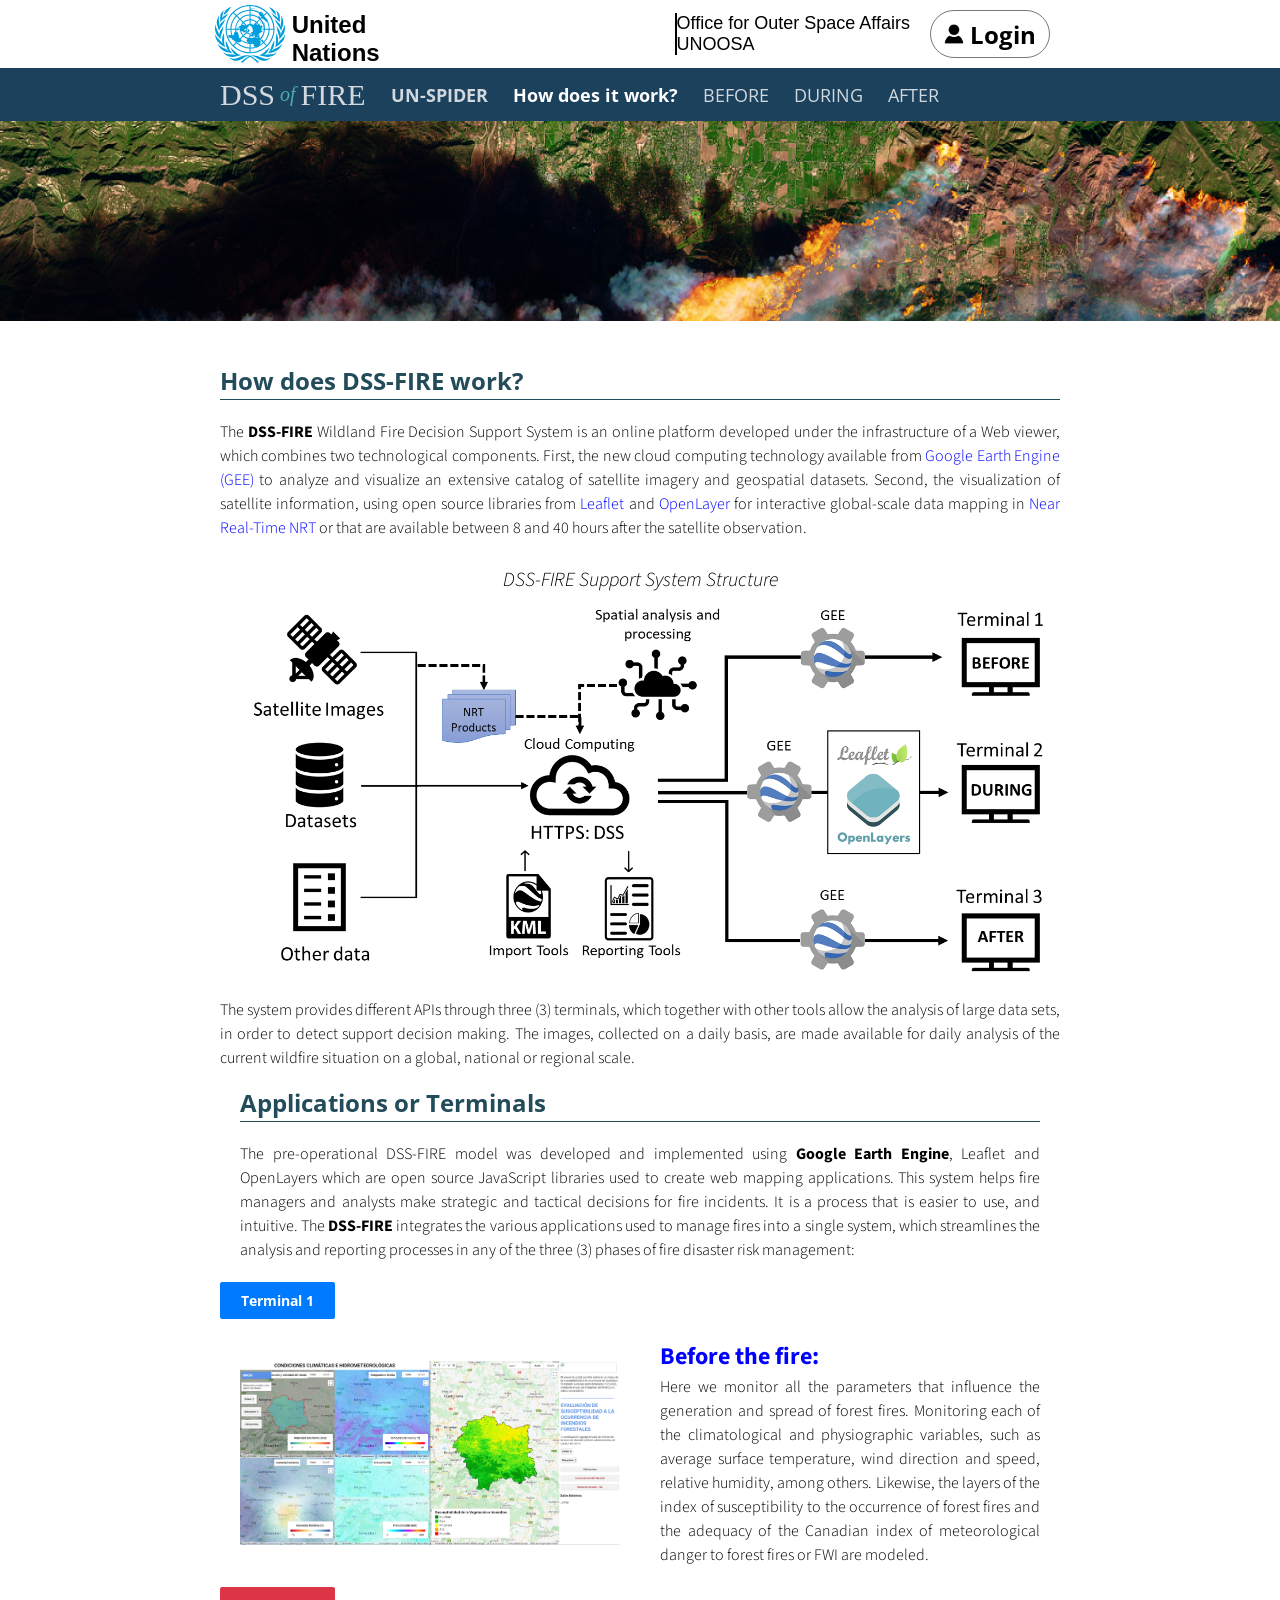
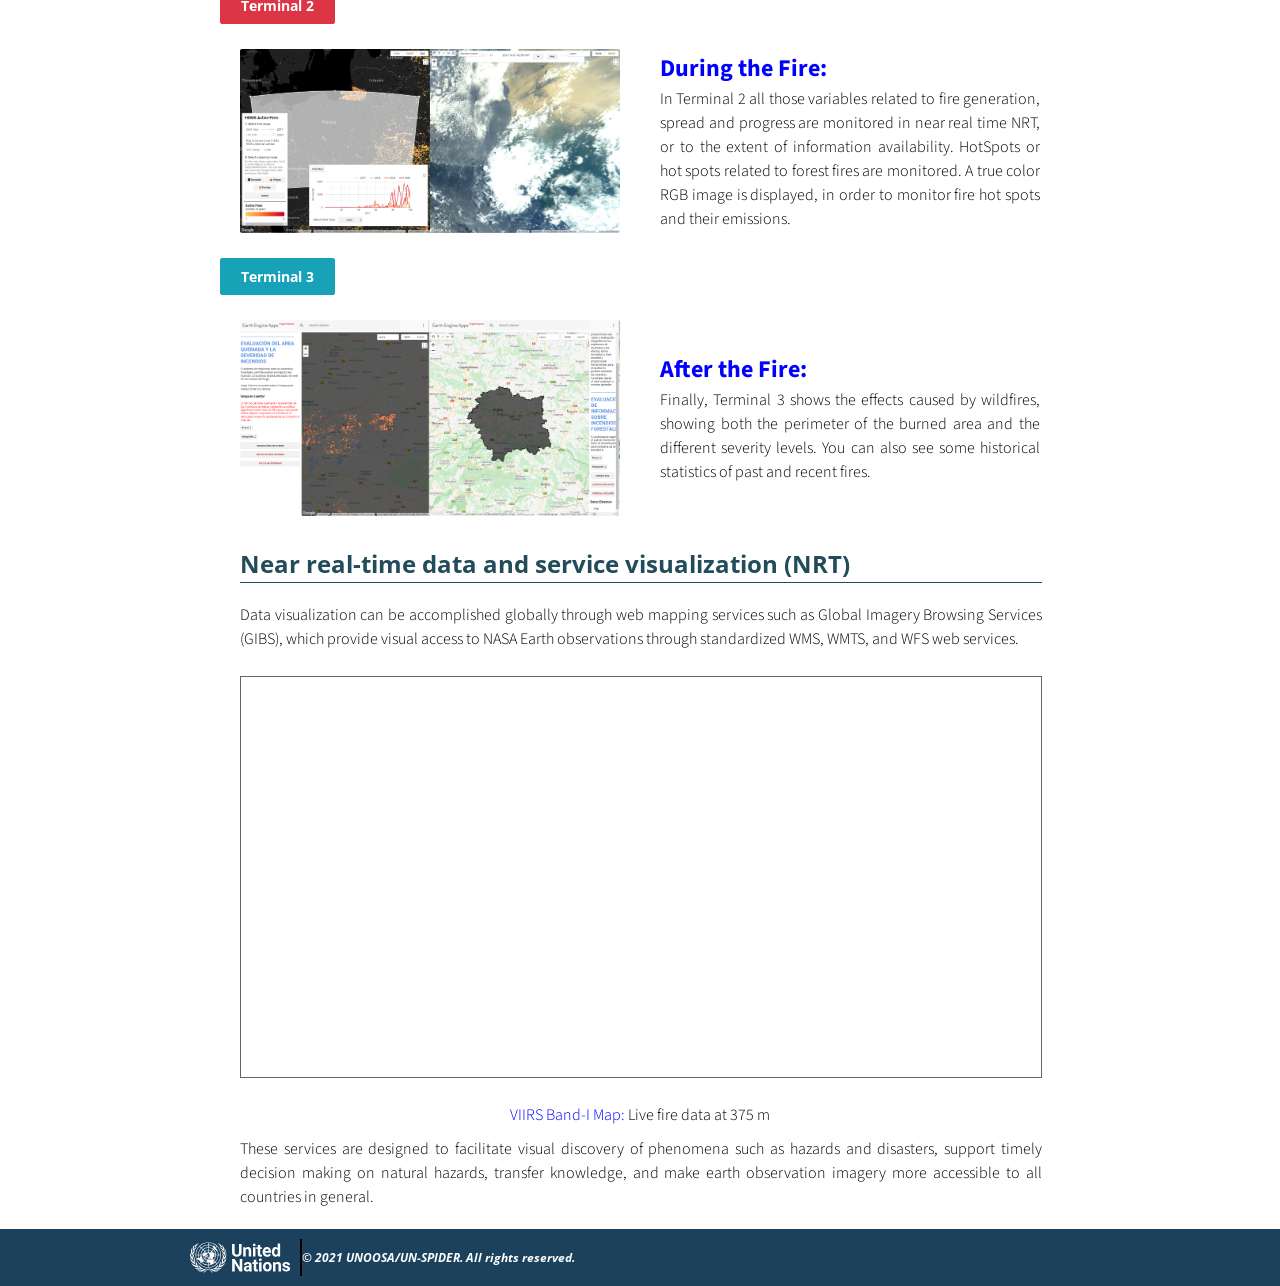
==== commit 264f80ba: "Update widgets.html" ====
--- a/widgets.html
+++ b/widgets.html
@@ -89,7 +89,7 @@
 		<p class="text text-center graph-title">
               	<i> DSS-FIRE Support System Structure </i>
             	</p>
-            	<img class="image center max-width-600 add-top-margin-small" src="img/process.png">
+            	<img class="image center max-width-600 add-top-margin-small" src="img/process.PNG">
             </p>
 	<p, align="justify">
 	The system provides different APIs through three (3) terminals, which together with other tools allow the analysis of large data sets, in order to detect support decision making. The images, collected on a daily basis, are made available for daily analysis of the current wildfire situation on a global, national or regional scale.</p>
@@ -198,4 +198,4 @@
 
 </body>
 
-</html>+</html>
